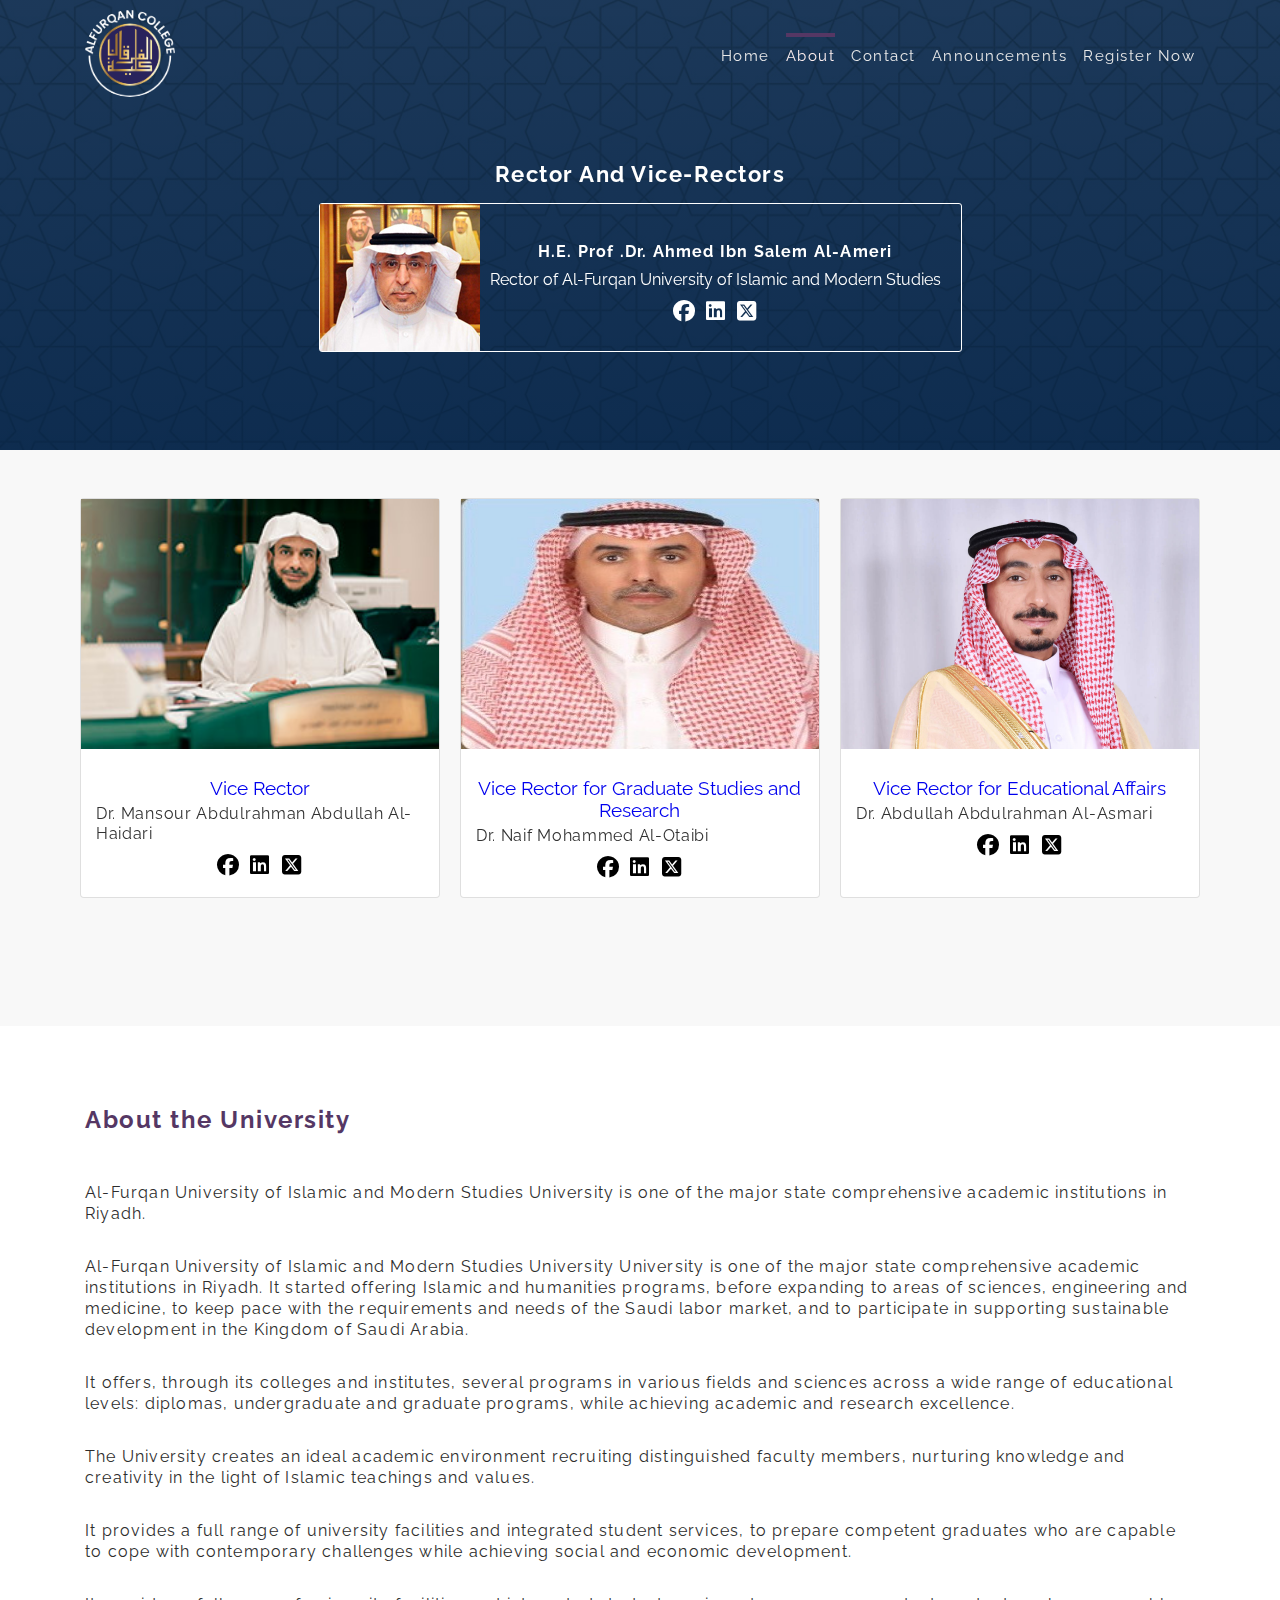
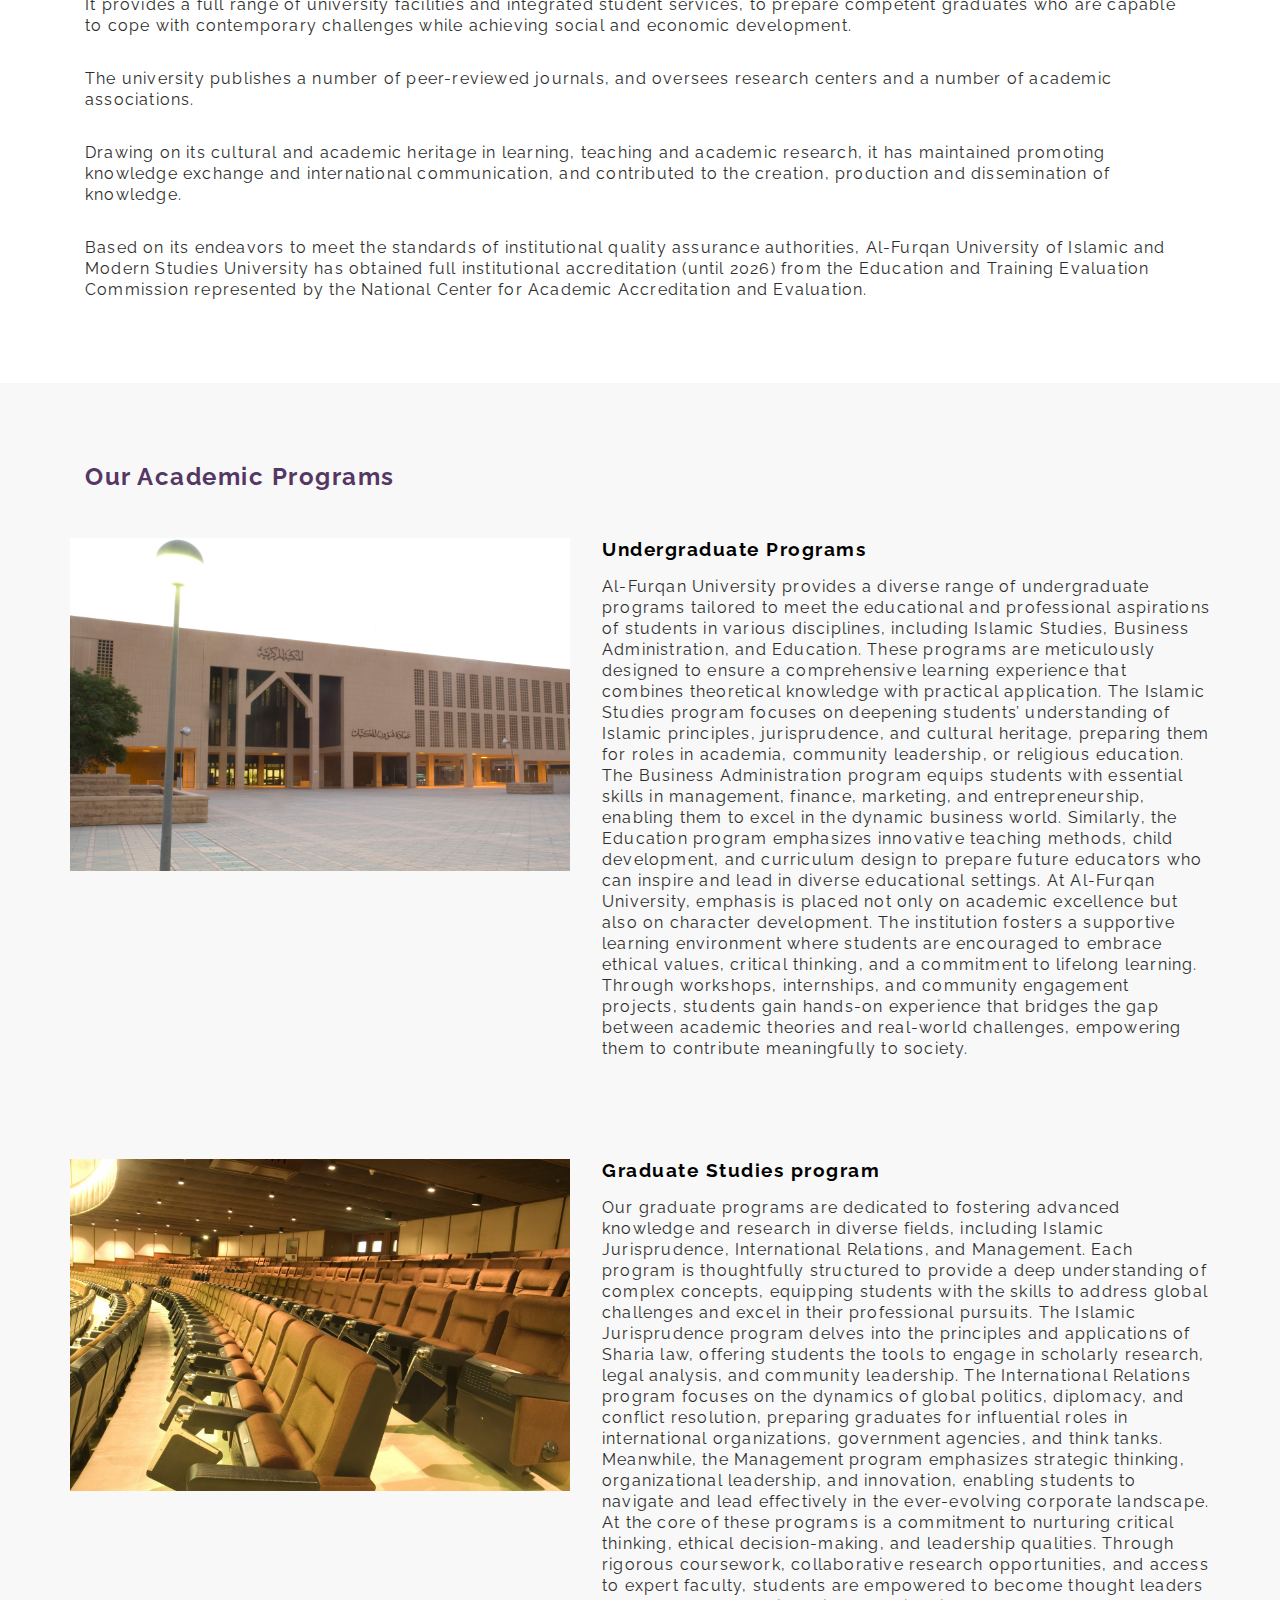
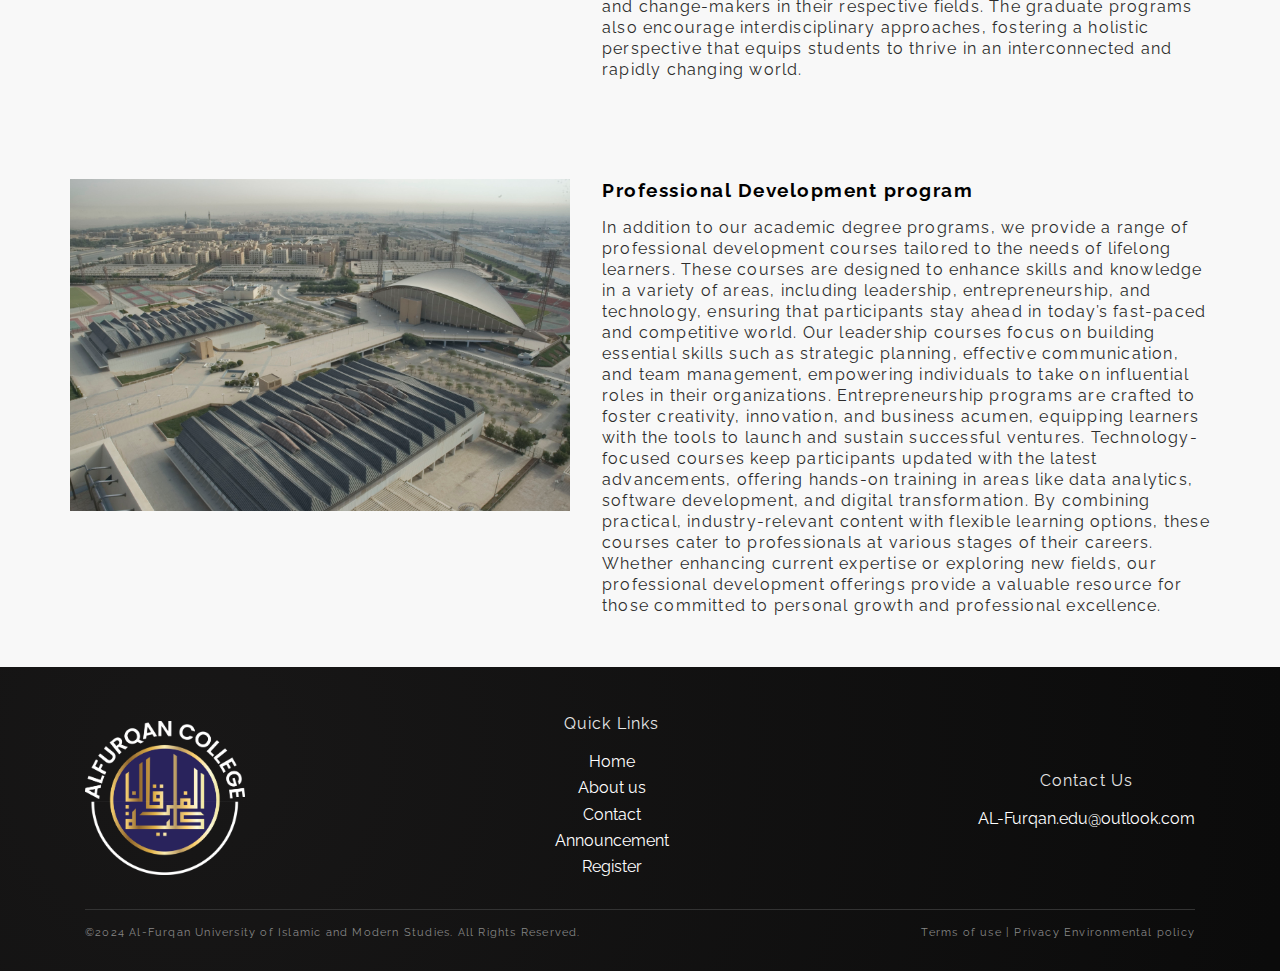
==== about.html @ d2b52d57 "first stage" ====
<!DOCTYPE html>
<html lang="en">

<head>
      <!-- Meta query -->
      <meta charset="UTF-8" />
      <meta name="viewport" content="width=device-width, initial-scale=1.0" />

      <!-- Google Fonts-->
      <link rel="preconnect" href="https://fonts.googleapis.com" />
      <link rel="preconnect" href="https://fonts.gstatic.com" crossorigin />
      <link href="https://fonts.googleapis.com/css2?family=Raleway&family=Roboto+Mono:ital,wght@0,100..700;1,100..700&family=Roboto+Slab:wght@500&family=Roboto:wght@500&display=swap"
            rel="stylesheet" />

      <!-- css style -->
      <link rel="stylesheet" href="asset/css/style.css" />

      <!-- font awesome -->
      <link rel="stylesheet" href="https://cdnjs.cloudflare.com/ajax/libs/font-awesome/6.7.2/css/all.min.css" />

      <!-- Web site Title -->
      <title>Al-Furqan University of Islamic and Modern Studies | About</title>
</head>

<body>

      <!-- make navbar -->
      <nav class="navbar w-100" id="navbar">
            <div class="container">
                  <div class="navbar-contents w-100 d-flex justify-content-space-between align-item-center">
                        <!--Logo-->
                        <div class="logo">
                              <a href="./index.html" class="d-block">
                                    <img class="d-block w-100 border-radius-50" src="images/logo.png" alt="Logo" />
                              </a>
                        </div>

                        <!--navigation-items-->
                        <div class="navigation-items" id="navigation-items">
                              <ul class="unorder-list d-flex" id="unorder-list">
                                    <li class="nav-link mr-1">
                                          <a href="index.html" class="text-decoration-none text-white">Home</a>
                                    </li>
                                    <li class="nav-link mr-1">
                                          <a href="about.html" class="text-decoration-none text-white active">About</a>
                                    </li>
                                    <li class="nav-link mr-1">
                                          <a href="contact.html" class="text-decoration-none text-white">Contact</a>
                                    </li>
                                    <li class="nav-link mr-1">
                                          <a href="announcement.html" class="text-decoration-none text-white">Announcements</a>
                                    </li>
                                    <li class="nav-link">
                                          <a href="register.html" class="text-decoration-none text-white">Register Now</a>
                                    </li>
                              </ul>
                        </div>

                        <!--hamburger-->
                        <div class="hamburger" id="hamburger">
                              <span id="openHam">&#9776;</span>
                              <span id="closeHam">&#x2716;</span>
                        </div>
                  </div>
            </div>
      </nav>

      <!--Rector section -->
      <section class="about-college">
            <div class="container">
                  <div class="staff mt-2">
                        <h2 class="title">Rector And Vice-Rectors</h2>
                        <div class="rector">
                              <img src="images/university_manager_11-04-2019_2.jpg" alt="rector image"
                                    class="img-fluid" />
                              <div class="content">
                                    <p class="name">H.E. Prof .Dr. Ahmed Ibn Salem Al-Ameri</p>
                                    <p class="jop">
                                          Rector of Al-Furqan University of Islamic and Modern Studies
                                    </p>
                                    <div class="social text-center">
                                          <i class="fa-brands fa-facebook fa-fw text-white"
                                                style="font-size: 22px; cursor: pointer"></i>
                                          <i class="fa-brands fa-linkedin fa-fw text-white"
                                                style="font-size: 22px; cursor: pointer"></i>
                                          <i class="fa-brands fa-square-x-twitter fa-fw text-white"
                                                style="font-size: 22px; cursor: pointer"></i>
                                    </div>
                              </div>
                        </div>
                  </div>
            </div>
      </section>

      <!-- teachers section -->
      <section class="teachers pb-5 pt-1">
            <div class="container">
                  <div class="row">
                        <div class="col-12 col-lg-4 mb-3" style="padding: 0 10px;">
                              <div class="card mt-2">
                                    <div class="image-area">
                                          <img src="images/Mansour.jpg" alt="card image" class="card-img img-fluid" />
                                    </div>
                                    <div class="card-title text-center">
                                          <a href="#" class="text-decoration-none">Vice Rector</a>
                                    </div>
                                    <div class="card-desc">
                                          Dr. Mansour Abdulrahman Abdullah Al-Haidari
                                    </div>

                                    <div class="learn-more">
                                          <div class="social text-center">
                                                <i class="fa-brands fa-facebook fa-fw "
                                                      style="font-size: 22px; cursor: pointer"></i>
                                                <i class="fa-brands fa-linkedin fa-fw "
                                                      style="font-size: 22px; cursor: pointer"></i>
                                                <i class="fa-brands fa-square-x-twitter fa-fw "
                                                      style="font-size: 22px; cursor: pointer"></i>
                                          </div>
                                    </div>
                              </div>
                        </div>

                        <div class="col-12 col-lg-4 mb-3" style="padding: 0 10px;">
                              <div class="card mt-2">
                                    <div class="image-area">
                                          <img src="images/naif.jpg" alt="card image" class="card-img img-fluid" />
                                    </div>
                                    <div class="card-title text-center">
                                          <a href="#" class="text-decoration-none">Vice Rector for Graduate Studies and
                                                Research </a>
                                    </div>
                                    <div class="card-desc">
                                          Dr. Naif Mohammed Al-Otaibi
                                    </div>

                                    <div class="learn-more">
                                          <div class="social text-center">
                                                <i class="fa-brands fa-facebook fa-fw "
                                                      style="font-size: 22px; cursor: pointer"></i>
                                                <i class="fa-brands fa-linkedin fa-fw "
                                                      style="font-size: 22px; cursor: pointer"></i>
                                                <i class="fa-brands fa-square-x-twitter fa-fw "
                                                      style="font-size: 22px; cursor: pointer"></i>
                                          </div>
                                    </div>
                              </div>
                        </div>

                        <div class="col-12 col-lg-4 mb-3" style="padding: 0 10px;">
                              <div class="card mt-2">
                                    <div class="image-area">
                                          <img src="images/AbdullahAlasmariV2.jpg" alt="card image"
                                                class="card-img img-fluid" />
                                    </div>
                                    <div class="card-title text-center">
                                          <a href="#" class="text-decoration-none">Vice Rector for Educational
                                                Affairs</a>
                                    </div>
                                    <div class="card-desc">
                                          Dr. Abdullah Abdulrahman Al-Asmari
                                    </div>

                                    <div class="learn-more">
                                          <div class="social text-center">
                                                <i class="fa-brands fa-facebook fa-fw "
                                                      style="font-size: 22px; cursor: pointer"></i>
                                                <i class="fa-brands fa-linkedin fa-fw "
                                                      style="font-size: 22px; cursor: pointer"></i>
                                                <i class="fa-brands fa-square-x-twitter fa-fw "
                                                      style="font-size: 22px; cursor: pointer"></i>
                                          </div>
                                    </div>
                              </div>
                        </div>
                  </div>
            </div>
      </section>

      <!--College description-->
      <section class="college-desc pt-5 pb-5">
            <div class="container">
                  <h2 class="title">About the University</h2>
                  <div class="content mt-3">
                        <p class="leader">Al-Furqan University of Islamic and Modern Studies University is one of the major state comprehensive academic institutions in Riyadh.</p>
                        <p class="leader mt-2">Al-Furqan University of Islamic and Modern Studies University University is one of the major state comprehensive academic institutions in Riyadh. It started offering Islamic and humanities programs, before expanding to areas of sciences, engineering and medicine, to keep pace with the requirements and needs of the Saudi labor market, and to participate in supporting sustainable development in the Kingdom of Saudi Arabia.</p>
                        <p class="leader mt-2">It offers, through its colleges and institutes, several programs in various fields and sciences across a wide range of educational levels: diplomas, undergraduate and graduate programs, while achieving academic and research excellence.</p>
                        <p class="leader mt-2">The University creates an ideal academic environment recruiting distinguished faculty members, nurturing knowledge and creativity in the light of Islamic teachings and values.</p>
                        <p class="leader mt-2">It provides a full range of university facilities and integrated student services, to prepare competent graduates who are capable to cope with contemporary challenges while achieving social and economic development.</p>
                        <p class="leader mt-2">It provides a full range of university facilities and integrated student services, to prepare competent graduates who are capable to cope with contemporary challenges while achieving social and economic development.</p>
                        <p class="leader mt-2">The university publishes a number of peer-reviewed journals, and oversees research centers and a number of academic associations.</p>
                        <p class="leader mt-2">Drawing on its cultural and academic heritage in learning, teaching and academic research, it has maintained promoting knowledge exchange and international communication, and contributed to the creation, production and dissemination of knowledge.</p>
                        <p class="leader mt-2">Based on its endeavors to meet the standards of institutional quality assurance authorities, Al-Furqan University of Islamic and Modern Studies University has obtained full institutional accreditation (until 2026) from the Education and Training Evaluation Commission represented by the National Center for Academic Accreditation and Evaluation.​</p>
                  </div>
            </div>
      </section>

      <!-- Program -->
       <section class="programs pt-5 bp-5">
            <div class="container">
                  <h2 class="title">Our Academic Programs</h2>
                  <div class="row">

                        <div class="col-12 mb-3">
                              <div class="program mt-3">
                                    <img src="images/44.jpg" alt="program image" width="500" class="d-sm-none">
                                    <div class="content">
                                          <p class="name">Undergraduate Programs</p>
                                          <p class="desc leader">

                                                Al-Furqan University provides a diverse range of undergraduate programs tailored to meet the educational and professional aspirations of students in various disciplines, including Islamic Studies, Business Administration, and Education. These programs are meticulously designed to ensure a comprehensive learning experience that combines theoretical knowledge with practical application. The Islamic Studies program focuses on deepening students’ understanding of Islamic principles, jurisprudence, and cultural heritage, preparing them for roles in academia, community leadership, or religious education. The Business Administration program equips students with essential skills in management, finance, marketing, and entrepreneurship, enabling them to excel in the dynamic business world. Similarly, the Education program emphasizes innovative teaching methods, child development, and curriculum design to prepare future educators who can inspire and lead in diverse educational settings.
                                                
                                                At Al-Furqan University, emphasis is placed not only on academic excellence but also on character development. The institution fosters a supportive learning environment where students are encouraged to embrace ethical values, critical thinking, and a commitment to lifelong learning. Through workshops, internships, and community engagement projects, students gain hands-on experience that bridges the gap between academic theories and real-world challenges, empowering them to contribute meaningfully to society.</p>
                                    </div>
                              </div>
                        </div>


                        <div class="col-12 mb-3">
                              <div class="program mt-3">
                                    <img src="images/20.jpg" alt="program image" width="500" class="d-sm-none">
                                    <div class="content">
                                          <p class="name">Graduate Studies program</p>
                                          <p class="desc leader">Our graduate programs are dedicated to fostering advanced knowledge and research in diverse fields, including Islamic Jurisprudence, International Relations, and Management. Each program is thoughtfully structured to provide a deep understanding of complex concepts, equipping students with the skills to address global challenges and excel in their professional pursuits. 

                                                The Islamic Jurisprudence program delves into the principles and applications of Sharia law, offering students the tools to engage in scholarly research, legal analysis, and community leadership. The International Relations program focuses on the dynamics of global politics, diplomacy, and conflict resolution, preparing graduates for influential roles in international organizations, government agencies, and think tanks. Meanwhile, the Management program emphasizes strategic thinking, organizational leadership, and innovation, enabling students to navigate and lead effectively in the ever-evolving corporate landscape.
                                                
                                                At the core of these programs is a commitment to nurturing critical thinking, ethical decision-making, and leadership qualities. Through rigorous coursework, collaborative research opportunities, and access to expert faculty, students are empowered to become thought leaders and change-makers in their respective fields. The graduate programs also encourage interdisciplinary approaches, fostering a holistic perspective that equips students to thrive in an interconnected and rapidly changing world.</p>
                                    </div>
                              </div>
                        </div>



                        <div class="col-12 mb-3">
                              <div class="program mt-3">
                                    <img src="images/53.jpg" alt="program image" width="500" class="d-sm-none">
                                    <div class="content">
                                          <p class="name">Professional Development program</p>
                                          <p class="desc leader">In addition to our academic degree programs, we provide a range of professional development courses tailored to the needs of lifelong learners. These courses are designed to enhance skills and knowledge in a variety of areas, including leadership, entrepreneurship, and technology, ensuring that participants stay ahead in today’s fast-paced and competitive world. 

                                                Our leadership courses focus on building essential skills such as strategic planning, effective communication, and team management, empowering individuals to take on influential roles in their organizations. Entrepreneurship programs are crafted to foster creativity, innovation, and business acumen, equipping learners with the tools to launch and sustain successful ventures. Technology-focused courses keep participants updated with the latest advancements, offering hands-on training in areas like data analytics, software development, and digital transformation.
                                                
                                                By combining practical, industry-relevant content with flexible learning options, these courses cater to professionals at various stages of their careers. Whether enhancing current expertise or exploring new fields, our professional development offerings provide a valuable resource for those committed to personal growth and professional excellence.</p>
                                    </div>
                              </div>
                        </div>
                  </div>
            </div>
       </section>

      <!--- Footer  -->
      <section class="footer pt-5 pb-5">
            <div class="container">
                  <div class="wrapper">
                        <div class="title">
                              <img src="images/logo.png" alt="Logo" width="160" />
                        </div>
                        <div class="links">
                              <h4>Quick Links</h4>
                              <ul>
                                    <li><a href="index.html">Home</a></li>
                                    <li><a href="about.html">About us</a></li>
                                    <li><a href="contact.html">Contact</a></li>
                                    <li><a href="announcement.html">Announcement</a></li>
                                    <li><a href="register.html">Register</a></li>
                              </ul>
                        </div>
                        <div class="contact text-center">
                              <h4>Contact Us</h4>
                              <a href="mailto:al-Furqan@outlook.com">AL-Furqan.edu@outlook.com</a>
                        </div>
                  </div>
                  <hr />
                  <div class="info">
                        <div class="copy">
                              <span>©2024 Al-Furqan University of Islamic and Modern Studies. All
                                    Rights Reserved.</span>
                        </div>
                        <div class="terms">
                              <span>Terms of use | Privacy Environmental policy</span>
                        </div>
                  </div>
            </div>
      </section>

      <script>
            document.addEventListener("DOMContentLoaded", () => {
                  // when click the hamburger icon show the navbar
                  const menu_btn = document.getElementById("hamburger");
                  const navbar_links = document.getElementById("unorder-list");
                  menu_btn.addEventListener("click", () => {
                        navbar_links.classList.toggle("show");
                  });

                  // when scroll the window change the background of the navbar
                  const navbar = document.getElementById("navbar");
                  window.addEventListener("scroll", () => {
                        if (window.scrollY > 50) navbar.classList.add("scrolled");
                        else navbar.classList.remove("scrolled");
                  });
            });
      </script>

</body>

</html>
---- asset/css/style.css ----
/**
 ****************************************** Make general setting.
 */

/**
 * 1. Correct the line height in all browsers.
 * 2. Prevent adjustments of font size after orientation changes in iOS.
 */

html {
      line-height: 1.15;
      -webkit-text-size-adjust: 100%;
}

/**
 * Remove the margin in all browsers.
 */

*,
body {
      margin: 0;
      padding: 0;
      box-sizing: border-box;
      font-family: "Raleway", serif;
      font-optical-sizing: auto;
      font-weight: 400;
      font-style: normal;
}

/**
 ****************************************** Make class component.
 */

/* container */
.container {
      width: 100%;
      max-width: 1320px;
      /* Maximum width of the container */
      margin-right: auto;
      margin-left: auto;
      padding-right: 15px;
      padding-left: 15px;
      box-sizing: border-box;
}

/* card */
.card {
      border-radius: 2px;
      transform: perspective(1px) translateZ(0);
      transition-duration: .25s;
      transition-property: transform;
      word-wrap: break-word;
      background-color: #fff;
      background-clip: border-box;
      border: 1px solid rgba(0, 0, 0, .125);
      border-radius: 4px;
      min-height: 500px;

}

.image-area {
      width: 100%;
      min-height: 300px;
}

.image-area .img-fluid {
      height: 300px;
      width: 100%;
}

.card:hover {
      transform: scale(1.05);
      box-shadow: 0 5px 20px 0 rgba(0, 0, 0, 0.15);
}

.card-title {
      padding: 5px 15px 0px 15px;
      margin: 0;
      margin-top: .8rem;
      font-size: 1.2rem;
      color: #553764;
}

.card-desc {
      color: #323232;
      letter-spacing: .7px;
      margin-bottom: 5px;
      padding: 5px 15px 0px 15px;
      margin: 0;
      padding-bottom: 5px;
      line-height: 20px;
      font-size: 1rem;
}

.card-image {
      object-fit: cover;
      width: 100%;
      height: 550px;
}

.learn-more {
      padding: 5px 15px 0px 15px;
      padding-bottom: 16px;
}

/* displays */
.d-flex {
      display: flex;
}

.d-none {
      display: none;
}

.d-block {
      display: block;
}

.justify-content-space-between {
      justify-content: space-between;
}

.align-item-center {
      align-items: center;
}

.justify-content-center {
      justify-content: center
}

.align-self-center {
      align-self: center;
}

/* width */
.w-100 {
      width: 100%;
}


/* border */
.border-radius-50 {
      border-radius: 50%;
}

/* list */
.unorder-list {
      list-style: none;
}

/* padding & margin */

.pt-1 {
      padding-top: 1rem;
}

.pt-2 {
      padding-top: 2rem;
}

.pt-3 {
      padding-top: 3rem;
}

.pt-4 {
      padding-top: 4rem;
}

.pt-5 {
      padding-top: 5rem;
}

.pb-1 {
      padding-bottom: 1rem;
}

.pb-2 {
      padding-bottom: 2rem;
}

.pb-3 {
      padding-bottom: 3rem;
}

.pb-4 {
      padding-bottom: 4rem;
}

.pb-5 {
      padding-bottom: 5rem;
}

.mr-1 {
      margin-right: 1rem;
}

.mb-2 {
      margin-bottom: 2rem;
}

.mb-1 {
      margin-bottom: 1rem;
}


.mt-1 {
      margin-top: 1rem;
}

.mt-2 {
      margin-top: 2rem;
}


.mt-3 {
      margin-top: 3rem;
}

.mt-4 {
      margin-top: 4rem;
}

.mt-5 {
      margin-top: 5rem;
}

.mb-2 {
      margin-bottom: 2rem;
}

.mb-3 {
      margin-bottom: 3rem;
}

/* text */
.text-decoration-none {
      text-decoration: none;
}

.text-white {
      color: #fff;
}

.text-center {
      text-align: center;
}

.leader {
      color: #2d2d2d;
      margin-bottom: .2rem;
      letter-spacing: 1.2px;
      line-height: 21px;
}

/* buttons */
.btn-effect {
      border-radius: 3px;
      border: none;
      color: #fff;
      text-align: center;
      font-size: 1rem;
      padding: 10px 20px 10px 20px;
      cursor: pointer;
      box-shadow: 0 10px 20px -8px rgba(0, 0, 0, .7);
      position: relative;
      transition: 0.5s;
      width: 220px;
}

.btn-effect:after {
      content: '»';
      position: absolute;
      opacity: 0;
      top: 14px;
      right: -20px;
      transition: 0.5s;
}

.btn-effect:hover {
      padding-right: 24px;
      padding-left: 8px;
}

.btn-effect:hover:after {
      opacity: 1;
      right: 10px;
}

.btn-primary {
      background-color: #553764;
}

.btn {
      display: inline-block;
      font-weight: 400;
      line-height: 1.5;
      color: #212529;
      text-align: center;
      text-decoration: none;
      vertical-align: middle;
      cursor: pointer;
      -webkit-user-select: none;
      -moz-user-select: none;
      user-select: none;
      background-color: transparent;
      border: 1px solid transparent;
      padding: .375rem .75rem;
      font-size: 1rem;
      border-radius: .25rem;
      transition: color .15s ease-in-out, background-color .15s ease-in-out, border-color .15s ease-in-out, box-shadow .15s ease-in-out;
}

.btn-success {
      color: #fff;
      background-color: #198754;
      border-color: #198754;
  }

  .btn-danger {
      color: #fff;
      background: #ea4335;
      border-color: #ea4335;
  }

  .btn-primary {
      color: #fff;
      background: #0d6efd;
      border-color: #0d6efd;
  }



/* Grid Response */
.row {
      display: flex;
      flex-wrap: wrap;
      /* Allows wrapping to the next line for smaller screens */
      margin: 0 -15px;
      /* Negative margin to counter padding */
}

.col {
      flex: 1;
      /* Equal width for all columns */
      padding: 0 15px;
      /* Adjust space between columns */
      box-sizing: border-box;
      min-width: 0;
      max-width: 100%;
      /* Prevents overflow due to long unbreakable words */
}


.col-1 {
      flex: 0 0 8.33%;
}

.col-2 {
      flex: 0 0 16.66%;
}

.col-3 {
      flex: 0 0 25%;
}

.col-4 {
      flex: 0 0 33.33%;
}

.col-6 {
      flex: 0 0 50%;
}

.col-12 {
      flex: 0 0 100%;
}


/* image */
.img-fluid {
      max-width: 100%;
      /* Ensures the image never exceeds the container width */
      height: auto;
      /* Maintains the image's aspect ratio */
      display: block;
      /* Prevents inline-block spacing issues */
}

/* form */
.form-floating {
      position: relative;
}

.form-control {
      display: block;
      width: 100%;
      padding: 0.775rem 0.75rem;
      font-size: 1rem;
      font-weight: 400;
      line-height: 1.5;
      color: #212529;
      background-color: #fff;
      background-clip: padding-box;
      border: 1px solid #ced4da;
      -webkit-appearance: none;
      -moz-appearance: none;
      appearance: none;
      border-radius: .25rem;
      transition: border-color .15s ease-in-out, box-shadow .15s ease-in-out;
}

.form-floating>.form-control {
      padding: 1rem .75rem;
}

.form-floating>.form-control,
.form-floating>.form-select {
      height: calc(3.5rem + 2px);
      line-height: 1.25;
}

.form-floating>label {

      padding: 1rem .75rem;
      pointer-events: none;
      border: 1px solid transparent;
      transform-origin: 0 0;
      transition: opacity .1s ease-in-out, transform .1s ease-in-out;
}


.form-floating>.form-control {
      padding: 1rem .75rem;
}


.form-floating>.form-control,
.form-floating>.form-select {
      height: calc(3.5rem + 2px);
      line-height: 1.25;
}

.form-control:focus {
      color: #212529;
      background-color: #fff;
      border-color: #86b7fe;
      outline: 0;
      box-shadow: 0 0 0 .25rem rgba(13, 110, 253, .25);
}

/**
 ****************************************** Make style for website.
 */

/* navbar */
.navbar {
      padding: 10px 0px 10px 0px;
      position: fixed;
      background-color: transparent;
      transition: background-color 0.3s ease;
      z-index: 1000;
}

.navbar.scrolled {
      background-color: #333;
      /* Background color when scrolled */
      color: #fff;
}

.navbar .logo {
      width: 90px;
}

.navbar .nav-link {
      padding-top: 5px;
}

.navbar .nav-link a {
      color: #e9e9e9;
      text-decoration: none;
      letter-spacing: 1.5px;
      font-size: .95rem;
}

.navbar .nav-link a.active {
      border-top: 4px solid;
      border-color: #553764;
      padding-top: 10px;
      color: #fff0f0;

}

.navbar .nav-link a:hover {
      border-top: 4px solid;
      border-color: #553764;
      padding-top: 10px;
      color: #fff0f0;

}


/* super banner */
.super-banner {
      width: 100%;
      min-height: 100vh;
      position: relative;
      background: linear-gradient(rgba(0, 0, 0, 0.7), rgba(0, 0, 0, 0.7)), url(../../images/banner.jpg) center / cover no-repeat;
      background-position: center center;
      background-repeat: no-repeat;
      background-size: cover;
      background-attachment: fixed;
      filter: blur(.5px);
}

.super-banner .content .title {
      color: #fff;
      font-size: 2.2rem;
      letter-spacing: 1.5px;
      margin-bottom: 1.85rem;
      font-weight: bold;
}

.super-banner .content .sub-title {
      color: #dfdfdf;
      font-size: 1.7rem;
      text-align: center;
}

.super-banner .content .btn-effect a {
      text-decoration: none;
      color: #fff;
      font-size: 1.5rem;
}


/* About */
.about .content .title {
      color: #553764;
      font-weight: bold;
}

.about .content .sub-title {
      margin-top: .35rem;
      color: #363636;
      margin-bottom: .85rem;
}

/* Colleges */
.colleges {
      background-color: #f8f8f8;
}

.colleges .title,
.announcements-section .title {
      color: #553764;
      font-weight: bold;
}

.colleges .sub-title,
.announcements-section .sub-title {
      margin-top: .4rem;
      color: #363636;
      margin-bottom: .85rem;
}

.college-desc .title {
      color: #553764;
      font-weight: bold;
      letter-spacing: 1.5px;
}

.programs {
      background-color: #f8f8f8;
}

.programs .title {
      color: #553764;
      font-weight: bold;
      letter-spacing: 1.5px;
}

.programs .program {
      display: flex;
      align-items: flex-start;
}

.programs .program .content {
      margin-left: 2rem;
}

.programs .program .content .name {
      margin-bottom: 1rem;
      font-size: 1.2rem;
      font-weight: bold;
      letter-spacing: 1.5px;
}

/* Footer */
.footer {
      background: radial-gradient(circle at 15% 30%, #181717, #0b0b0b 99%) !important;
      padding: 3rem 0px 2rem;
}

.footer .wrapper {
      display: flex;
      justify-content: space-between;
      align-items: center;
      flex-direction: row;
}

.footer .wrapper .title {
      align-self: center;
      color: #e7e7e7;
      letter-spacing: 1.3px;
}

.footer .wrapper .links h4,
.footer .wrapper .contact h4 {
      letter-spacing: 1.15px;
      color: #e7e7e7;
}


.footer .wrapper .links ul {
      list-style: none;
      margin-top: 1.2rem;
}


.footer .wrapper .links ul li a {
      color: #fff;
      padding-bottom: .5rem;
      display: inline-block;
      text-decoration: none;
}

.footer .wrapper .contact a {
      margin-top: 1.2rem;
      color: #fff;
      display: inline-block;
      text-decoration: none;
}

.footer hr {
      border: 0;
      border-top: 1px solid rgb(255 255 255 / 10%);
      border-color: #333;
      margin-top: 1.5rem;
      margin-bottom: 1rem;
}

.footer .info {
      display: flex;
      justify-content: space-between;
      color: #868686;
      font-size: .7rem;
      letter-spacing: 1.2px;
}


/* About the collage */

.about-college {
      background-image: linear-gradient(180deg, rgba(0, 32, 69, 0.89) 0%, #002045 100%), url('../../images/download.jpg') !important;
      width: 100%;
      min-height: 50vh;
      position: relative;
      background-position: center center;
      background-repeat: no-repeat;
      background-size: cover;
      background-attachment: fixed;
      filter: blur(.5px);
}

.about-college .staff {
      display: flex;
      position: absolute;
      width: 100%;
      height: 100%;
      top: 0;
      bottom: 0;
      right: 0;
      left: 0;
      justify-content: center;
      align-items: center;
      flex-direction: column;
      padding: 10px;
}

.about-college .staff .title {
      color: #fff;
      font-size: 1.4rem;
      letter-spacing: 1.5px;
      margin-bottom: 1rem;
      font-weight: bold;
}

.about-college .staff .rector {
      display: flex;
      align-items: stretch;
      justify-content: space-around;
      border: 1px solid;
      border-color: #fff;
      border-radius: 3px;
      padding: 0px 10px 0px 0px;
      align-items: center;
}

.about-college .staff .rector .content .name {
      color: #fff;
      text-align: center;
      padding-top: 10px;
      font-weight: bold;
      letter-spacing: 1.2px;
}

.about-college .staff .rector .content .jop {
      color: #fff;
      text-align: center;
      padding: 10px;
}

.teachers {
      background-color: #f8f8f8
}

.teachers .image-area .img-fluid {
      height: 250px;
      width: 100%;
}

.teachers .image-area {
      min-height: 260px;
}

.teachers .card {
      min-height: 400px;
}

/* contact form */
.contact-form {
      background-color: #f8f8f8;
}

.contact-form .form {
      position: relative;
      width: 50%;
      margin: 0 auto;
      padding-top: 4rem;
      background-color: #fff;
      padding-bottom: 4rem;
      padding: 15px;
      border-radius: 6px;
      box-shadow: rgb(255 255 255 / 10%) 0px 0 2px;
      width: 70%;
}

.contact-form .title {
      color: #553764;
      font-weight: bold;
      text-align: center;
      margin-bottom: 1rem;
}

.register {
      background-image: linear-gradient(180deg, rgba(0, 32, 69, 0.89) 0%, #002045 100%), url('../../images/download.jpg') !important;
      width: 100%;
      position: relative;
      background-position: center center;
      background-repeat: no-repeat;
      background-size: cover;
      background-attachment: fixed;
      filter: blur(.5px);
      min-height: 100vh;
}

.register .register-form {
      display: flex;
          align-items: center;
          justify-content: space-around;
          padding: 10px;
          position: absolute;
          width: 100%;
          left: 0;
          top: 0;
          right: 0;
          bottom: 0;
  
}

.register .register-form .form {
    margin-top: 7rem;
    background-color: #ffffff;
    padding: 25px 25px 10px 25px;
    border-radius: 5px;
    box-shadow: 0px 3px 6px #ffffff29;
    width: 550px;
    margin-bottom: 5rem;
}

/* Announcements Section */

.announcements {
      margin-top: 25px;
      padding: 20px;
  }

  .announcementForm {
      margin-bottom: 20px;
      margin-top: 20px;
  }

  .announcementsList {
      list-style-type: none;
      padding: 0;
  }

  .announcement-item {
      background-color: #f0f0f0;
      margin-bottom: 10px;
      padding: 10px;
      border-radius: 5px;
  }
.announcementForm input,
.announcementForm textarea {
      width: 100%;
      padding: 10px;
      margin-bottom: 10px;
      border-radius: 5px;
      border: 1px solid #ccc;
}
.announcementForm button {
      padding: 10px 20px;
      background-color: #007bff;
      color: #fff;
      border: none;
      border-radius: 5px;
      cursor: pointer;
}
.announcementForm button:hover {
      background-color: #0056b3;
}


.announcement-item h4 {
      margin-top: 0;
}

.announcement-item img {
      max-width: 100%;
      height: auto;
      margin-bottom: 10px;
      border-radius: 5px;
}

.announcement-item small {
      font-size: 12px;
      color: #666;
}

.announcement-navbar {
      position: relative;
      background-color: #333;
      color: #fff;
}

/**
 ****************************************** Make Media Query.
 */

/**
 * Media query for extra small screen.
 */
@media (min-width: 350px) {
      .container {
            max-width: 540px;
      }

      .col-sm-12 {
            flex: 0 0 100%;
            max-width: 100%;
      }

      .col-sm-6 {
            flex: 0 0 50%;
            max-width: 50%;
      }

      .d-sm-none {
            display: none;
      }

      .footer .wrapper {
            align-items: center;
            flex-direction: column;
            text-align: center;
      }

      .contact-form .form {
            width: 100%;
      }
}

/**
 * Media query for Tablet screen.
 */
@media (min-width: 768px) {
      .container {
            max-width: 720px;
      }

      .col-md-12 {
            flex: 0 0 100%;
            max-width: 100%;
      }

      .col-md-6 {
            flex: 0 0 50%;
            max-width: 50%;
      }

      .col-md-4 {
            flex: 0 0 33.33%;
            max-width: 33.33%;
      }

      .d-sm-none {
            display: none;
      }

      .footer .wrapper {
            align-items: center;
            flex-direction: column;
            text-align: center;
      }

      .contact-form .form {
            width: 100%;
      }
}


/**
 * Media query for Tablet screen.
 */
@media (min-width: 992px) {
      .container {
            max-width: 960px;
      }

      .col-lg-12 {
            flex: 0 0 100%;
            max-width: 100%;
      }

      .col-lg-6 {
            flex: 0 0 50%;
            max-width: 50%;
      }

      .col-lg-4 {
            flex: 0 0 33.33%;
            max-width: 33.33%;
      }

      .col-lg-3 {
            flex: 0 0 25%;
            max-width: 25%;
      }

      .d-sm-none {
            display: block;
      }

      .footer .wrapper {
            align-items: center;
            flex-direction: column;
            text-align: center;
      }

      .contact-form .form {
            width: 70%;
      }
      
}

/**
 * Media query for Large screen.
 */
@media (min-width: 1200px) {
      .container {
            max-width: 1140px;
      }

      .col-lg-12 {
            flex: 0 0 100%;
            max-width: 100%;
      }

      .col-lg-6 {
            flex: 0 0 50%;
            max-width: 50%;
      }

      .col-lg-4 {
            flex: 0 0 33.33%;
            max-width: 33.33%;
      }

      .col-lg-3 {
            flex: 0 0 25%;
            max-width: 25%;
      }

      .d-sm-none {
            display: block;
      }

      .footer .wrapper {
            display: flex;
            justify-content: space-between;
            align-items: center;
            flex-direction: row;
      }

     

}


.navbar .hamburger {
      display: none;
      font-size: 30px;
      font-weight: 800;
      color: white;
}

/* Media for navbar */
@media screen and (max-width:768px) {

      .navbar .hamburger {
            display: flex;
            cursor: pointer;
      }

      .navbar .hamburger #closeHam {
            display: none;
      }

      .navbar .navigation-items ul {
            display: none;
            flex-direction: column;
            position: absolute;
            right: 0;
            top: 67px;
            right: 5px;
            background-color: rgb(85 55 100);
            padding-top: 10px;
            width: 190px;
      }

      .navbar .navigation-items ul li {
            padding: 15px;
      }

}


.navbar .navigation-items ul.show {
      display: flex;
}
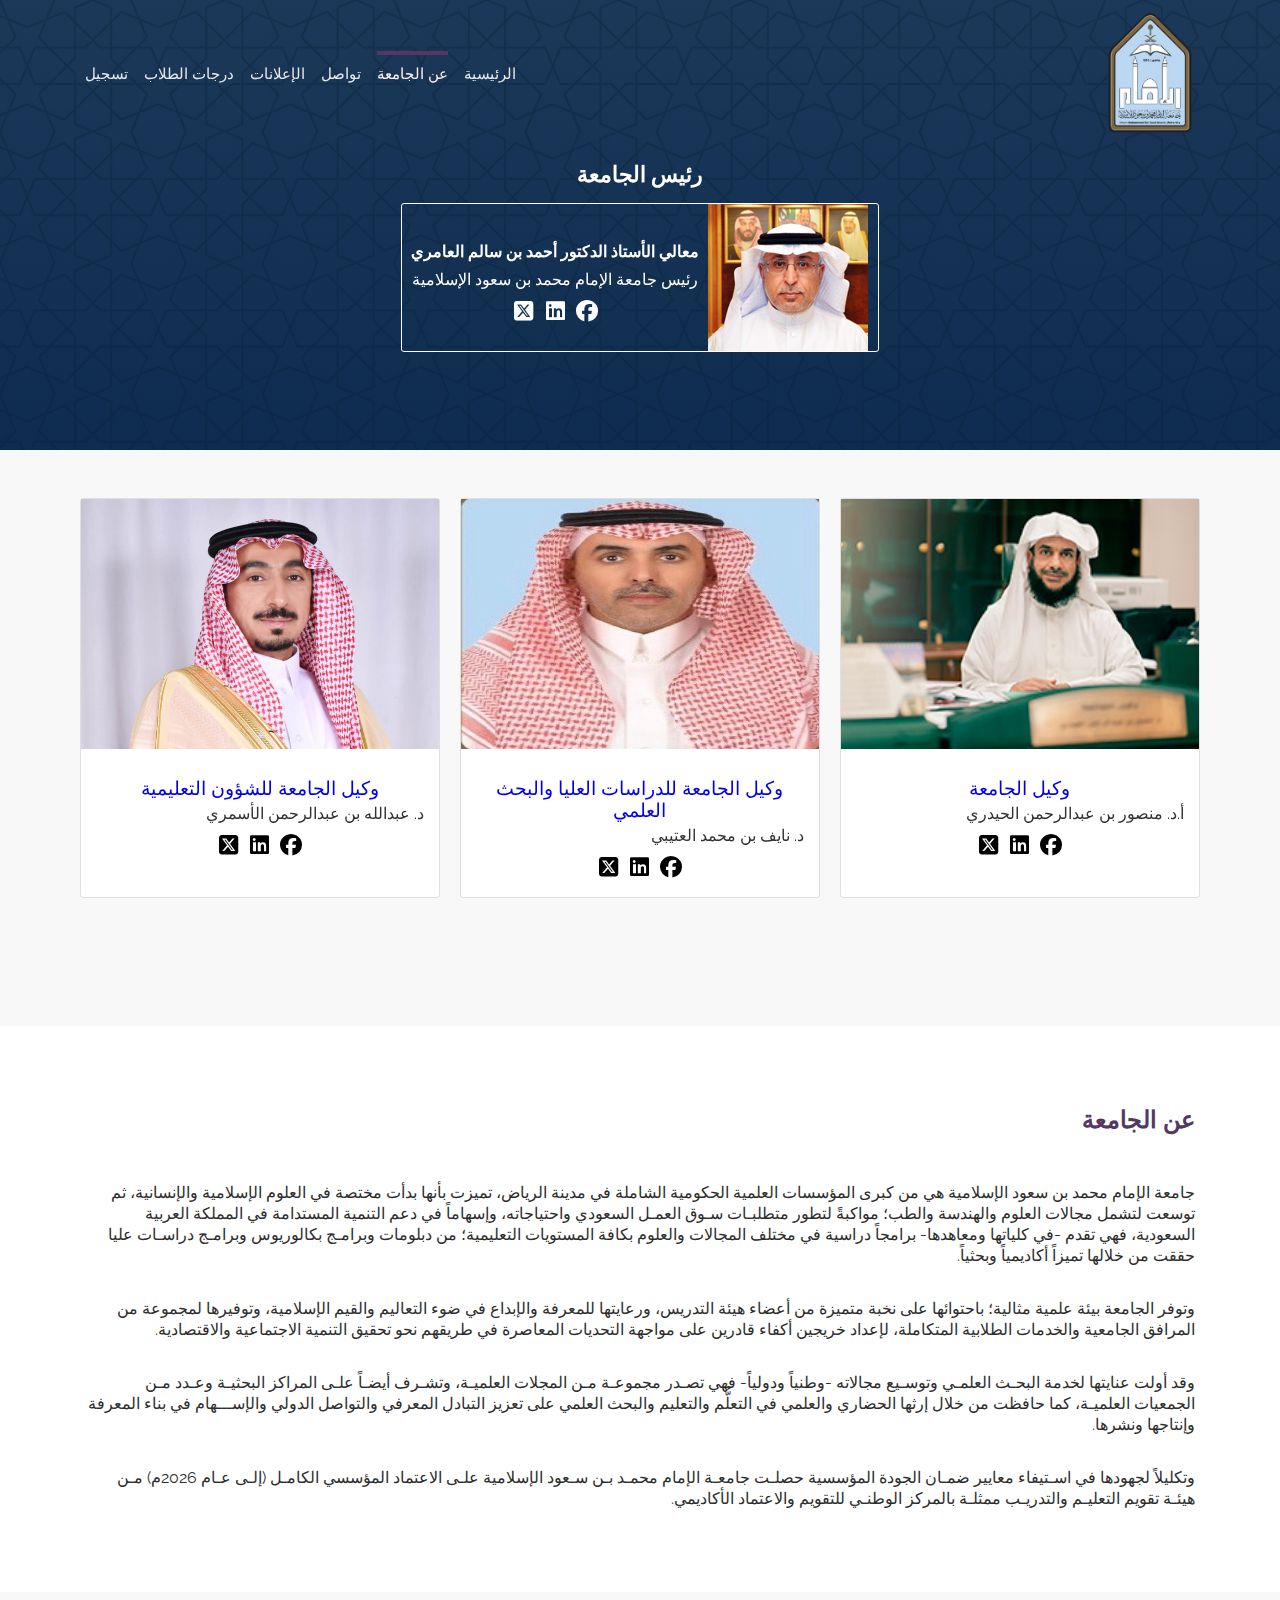
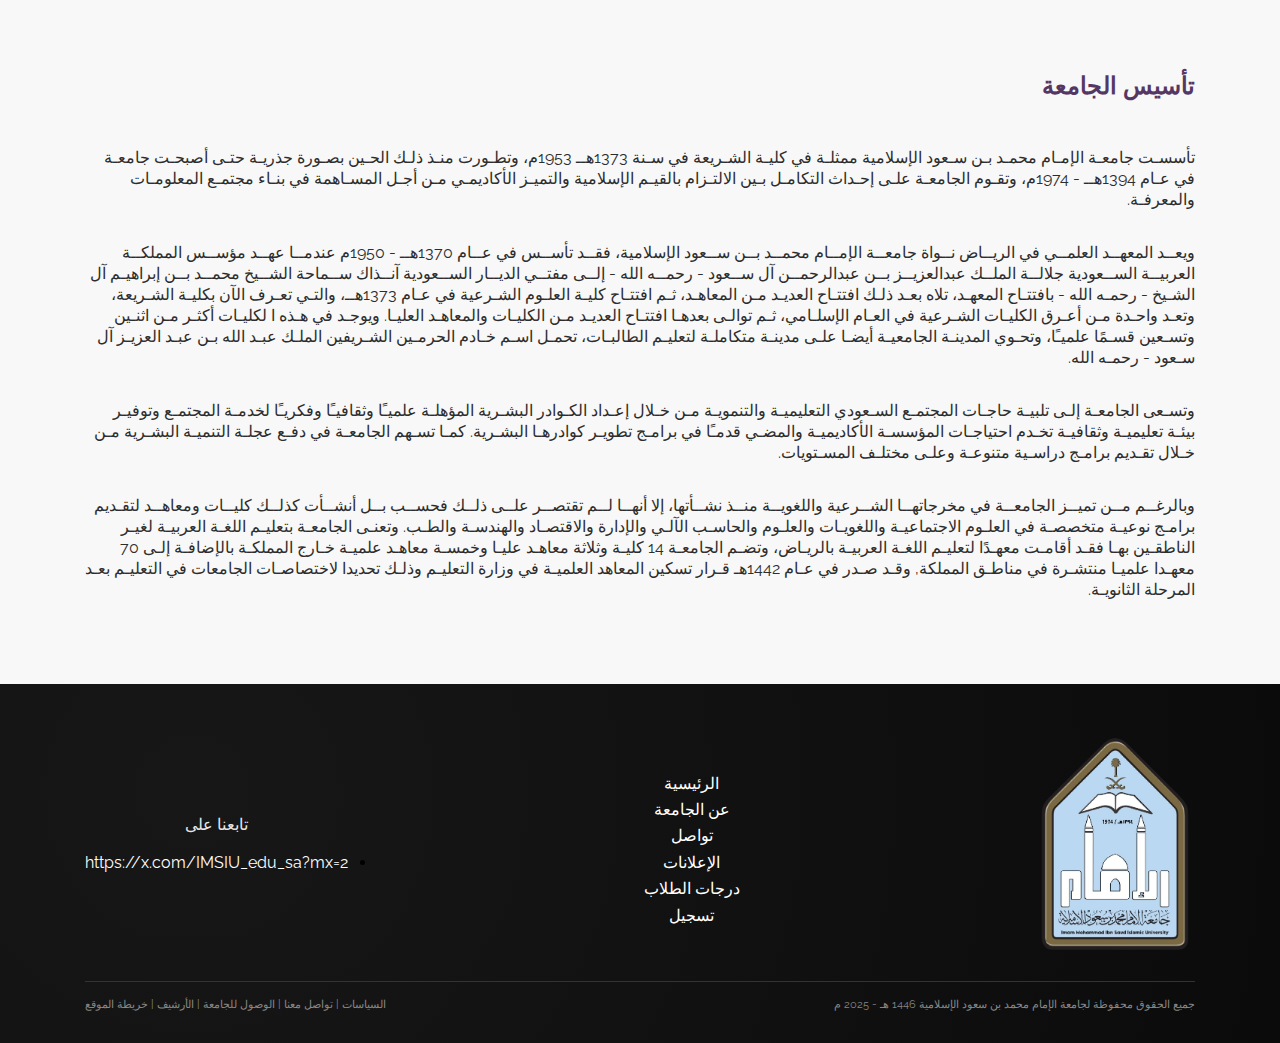
==== commit cf7556ea: "add js code" ====
--- a/about.html
+++ b/about.html
@@ -19,7 +19,7 @@
       <link rel="stylesheet" href="https://cdnjs.cloudflare.com/ajax/libs/font-awesome/6.7.2/css/all.min.css" />
 
       <!-- Web site Title -->
-      <title>Al-Furqan University of Islamic and Modern Studies | About</title>
+      <title>Imam Mohammad Ibn Saud Islamic University | About</title>
 </head>
 
 <body>
@@ -31,7 +31,7 @@
                         <!--Logo-->
                         <div class="logo">
                               <a href="./index.html" class="d-block">
-                                    <img class="d-block w-100 border-radius-50" src="images/logo.png" alt="Logo" />
+                                    <img class="d-block w-100" src="images/logo.png" alt="Logo" />
                               </a>
                         </div>
 
@@ -39,19 +39,23 @@
                         <div class="navigation-items" id="navigation-items">
                               <ul class="unorder-list d-flex" id="unorder-list">
                                     <li class="nav-link mr-1">
-                                          <a href="index.html" class="text-decoration-none text-white">Home</a>
-                                    </li>
-                                    <li class="nav-link mr-1">
-                                          <a href="about.html" class="text-decoration-none text-white active">About</a>
-                                    </li>
-                                    <li class="nav-link mr-1">
-                                          <a href="contact.html" class="text-decoration-none text-white">Contact</a>
-                                    </li>
-                                    <li class="nav-link mr-1">
-                                          <a href="announcement.html" class="text-decoration-none text-white">Announcements</a>
-                                    </li>
-                                    <li class="nav-link">
-                                          <a href="register.html" class="text-decoration-none text-white">Register Now</a>
+                                          <a href="index.html" class="text-decoration-none text-white">الرئيسية</a>
+                                    </li>
+                                    <li class="nav-link mr-1">
+                                          <a href="about.html" class="text-decoration-none text-white active">عن
+                                                الجامعة</a>
+                                    </li>
+                                    <li class="nav-link mr-1">
+                                          <a href="contact.html" class="text-decoration-none text-white">تواصل</a>
+                                    </li>
+                                    <li class="nav-link mr-1">
+                                          <a href="announcement.html"class="text-decoration-none text-white">الإعلانات</a>
+                                    </li>
+                                    <li class="nav-link mr-1">
+                                          <a href="student-marks.html" class="text-decoration-none text-white">درجات الطلاب</a>
+                                    </li>
+                                    <li class="nav-link mr-1">
+                                          <a href="register.html" class="text-decoration-none text-white">تسجيل</a>
                                     </li>
                               </ul>
                         </div>
@@ -65,18 +69,19 @@
             </div>
       </nav>
 
+
       <!--Rector section -->
       <section class="about-college">
             <div class="container">
                   <div class="staff mt-2">
-                        <h2 class="title">Rector And Vice-Rectors</h2>
+                        <h2 class="title">رئيس الجامعة</h2>
                         <div class="rector">
                               <img src="images/university_manager_11-04-2019_2.jpg" alt="rector image"
                                     class="img-fluid" />
                               <div class="content">
-                                    <p class="name">H.E. Prof .Dr. Ahmed Ibn Salem Al-Ameri</p>
+                                    <p class="name">معالي الأستاذ الدكتور أحمد بن سالم العامري</p>
                                     <p class="jop">
-                                          Rector of Al-Furqan University of Islamic and Modern Studies
+                                          رئيس جامعة الإمام محمد بن سعود الإسلامية
                                     </p>
                                     <div class="social text-center">
                                           <i class="fa-brands fa-facebook fa-fw text-white"
@@ -102,10 +107,10 @@
                                           <img src="images/Mansour.jpg" alt="card image" class="card-img img-fluid" />
                                     </div>
                                     <div class="card-title text-center">
-                                          <a href="#" class="text-decoration-none">Vice Rector</a>
+                                          <a href="#" class="text-decoration-none">وكيل الجامعة</a>
                                     </div>
                                     <div class="card-desc">
-                                          Dr. Mansour Abdulrahman Abdullah Al-Haidari
+                                          أ.د. منصور بن عبدالرحمن الحيدري
                                     </div>
 
                                     <div class="learn-more">
@@ -127,11 +132,11 @@
                                           <img src="images/naif.jpg" alt="card image" class="card-img img-fluid" />
                                     </div>
                                     <div class="card-title text-center">
-                                          <a href="#" class="text-decoration-none">Vice Rector for Graduate Studies and
-                                                Research </a>
+                                          <a href="#" class="text-decoration-none">وكيل الجامعة للدراسات العليا والبحث
+                                                العلمي </a>
                                     </div>
                                     <div class="card-desc">
-                                          Dr. Naif Mohammed Al-Otaibi
+                                          د. نايف بن محمد العتيبي
                                     </div>
 
                                     <div class="learn-more">
@@ -154,11 +159,10 @@
                                                 class="card-img img-fluid" />
                                     </div>
                                     <div class="card-title text-center">
-                                          <a href="#" class="text-decoration-none">Vice Rector for Educational
-                                                Affairs</a>
+                                          <a href="#" class="text-decoration-none">وكيل الجامعة للشؤون التعليمية</a>
                                     </div>
                                     <div class="card-desc">
-                                          Dr. Abdullah Abdulrahman Al-Asmari
+                                          د. عبدالله بن عبدالرحمن الأسمري
                                     </div>
 
                                     <div class="learn-more">
@@ -180,74 +184,67 @@
       <!--College description-->
       <section class="college-desc pt-5 pb-5">
             <div class="container">
-                  <h2 class="title">About the University</h2>
+                  <h2 class="title">عن الجامعة</h2>
                   <div class="content mt-3">
-                        <p class="leader">Al-Furqan University of Islamic and Modern Studies University is one of the major state comprehensive academic institutions in Riyadh.</p>
-                        <p class="leader mt-2">Al-Furqan University of Islamic and Modern Studies University University is one of the major state comprehensive academic institutions in Riyadh. It started offering Islamic and humanities programs, before expanding to areas of sciences, engineering and medicine, to keep pace with the requirements and needs of the Saudi labor market, and to participate in supporting sustainable development in the Kingdom of Saudi Arabia.</p>
-                        <p class="leader mt-2">It offers, through its colleges and institutes, several programs in various fields and sciences across a wide range of educational levels: diplomas, undergraduate and graduate programs, while achieving academic and research excellence.</p>
-                        <p class="leader mt-2">The University creates an ideal academic environment recruiting distinguished faculty members, nurturing knowledge and creativity in the light of Islamic teachings and values.</p>
-                        <p class="leader mt-2">It provides a full range of university facilities and integrated student services, to prepare competent graduates who are capable to cope with contemporary challenges while achieving social and economic development.</p>
-                        <p class="leader mt-2">It provides a full range of university facilities and integrated student services, to prepare competent graduates who are capable to cope with contemporary challenges while achieving social and economic development.</p>
-                        <p class="leader mt-2">The university publishes a number of peer-reviewed journals, and oversees research centers and a number of academic associations.</p>
-                        <p class="leader mt-2">Drawing on its cultural and academic heritage in learning, teaching and academic research, it has maintained promoting knowledge exchange and international communication, and contributed to the creation, production and dissemination of knowledge.</p>
-                        <p class="leader mt-2">Based on its endeavors to meet the standards of institutional quality assurance authorities, Al-Furqan University of Islamic and Modern Studies University has obtained full institutional accreditation (until 2026) from the Education and Training Evaluation Commission represented by the National Center for Academic Accreditation and Evaluation.​</p>
+                        <p class="leader">جامعة الإمام محمد بن سعود الإسلامية هي من كبرى المؤسسات العلمية الحكومية
+                              الشاملة في مدينة الرياض​، تميزت بأنها بدأت مختصة في العلوم الإسلامية والإنسانية، ثم ​توسعت
+                              لتشمل مجالات العلوم والهندسة والطب؛ مواكبةً لتطور متطلبـات سـوق العمـل السعودي واحتياجاته،
+                              وإسهاماً في دعم التنمية المستدامة في المملكة العربية السعودية، فهي تقدم -في كلياتها
+                              ومعاهدها- برامجاً دراسية في مختلف المجالات والعلوم بكافة المستويات التعليمية؛ من دبلومات
+                              وبرامـج بكالوريوس وبرامـج دراسـات عليا حققت من خلالها تميزاً أكاديمياً وبحثياً.</p>
+                        <p class="leader mt-2">وتوفر الجامعة بيئة علمية مثالية؛​ باحتوائها على نخبة متميزة من أعضاء هيئة
+                              التدريس، ورعايتها للمعرفة والإبداع في ضوء التعاليم والقيم الإسلامية، وتوفيرها لمجموعة من
+                              المرافق الجامعية والخدمات الطلابية المتكاملة، لإعداد خريجين أكفاء قادرين على مواجهة
+                              التحديات المعاصرة في طريقهم نحو تحقيق التنمية الاجتماعية والاقتصادية.</p>
+                        <p class="leader mt-2">وقد ​أولت عنايتها لخدمة البحـث العلمـي وتوسـيع مجالاته -وطنياً ودولياً-
+                              فهي تصـدر مجموعـة مـن المجلات العلميـة، وتشـرف أيضـاً علـى المراكز البحثيـة وعـدد مـن
+                              الجمعيات العلميـة، كما حافظت من خلال إرثها الحضاري والعلمي في التعلُّم والتعليم والبحث
+                              العلمي على تعزيز التبادل المعرفي والتواصل الدولي والإســـهام في بناء المعرفة وإنتاجها
+                              ونشرها.</p>
+                        <p class="leader mt-2">وتكليلاً لجهودها في اسـتيفاء معايير ضمـان الجودة المؤسسية حصلـت جامعـة
+                              الإمام محمـد بـن سـعود الإسلامية علـى الاعتماد المؤسسي الكامـل (إلـى عـام 2026م) مـن هيئـة
+                              تقويم التعليـم والتدريـب ممثلـة بالمركز الوطنـي للتقويم والاعتماد الأكاديمي.​</p>
                   </div>
             </div>
       </section>
 
       <!-- Program -->
-       <section class="programs pt-5 bp-5">
-            <div class="container">
-                  <h2 class="title">Our Academic Programs</h2>
-                  <div class="row">
-
-                        <div class="col-12 mb-3">
-                              <div class="program mt-3">
-                                    <img src="images/44.jpg" alt="program image" width="500" class="d-sm-none">
-                                    <div class="content">
-                                          <p class="name">Undergraduate Programs</p>
-                                          <p class="desc leader">
-
-                                                Al-Furqan University provides a diverse range of undergraduate programs tailored to meet the educational and professional aspirations of students in various disciplines, including Islamic Studies, Business Administration, and Education. These programs are meticulously designed to ensure a comprehensive learning experience that combines theoretical knowledge with practical application. The Islamic Studies program focuses on deepening students’ understanding of Islamic principles, jurisprudence, and cultural heritage, preparing them for roles in academia, community leadership, or religious education. The Business Administration program equips students with essential skills in management, finance, marketing, and entrepreneurship, enabling them to excel in the dynamic business world. Similarly, the Education program emphasizes innovative teaching methods, child development, and curriculum design to prepare future educators who can inspire and lead in diverse educational settings.
-                                                
-                                                At Al-Furqan University, emphasis is placed not only on academic excellence but also on character development. The institution fosters a supportive learning environment where students are encouraged to embrace ethical values, critical thinking, and a commitment to lifelong learning. Through workshops, internships, and community engagement projects, students gain hands-on experience that bridges the gap between academic theories and real-world challenges, empowering them to contribute meaningfully to society.</p>
-                                    </div>
-                              </div>
-                        </div>
-
-
-                        <div class="col-12 mb-3">
-                              <div class="program mt-3">
-                                    <img src="images/20.jpg" alt="program image" width="500" class="d-sm-none">
-                                    <div class="content">
-                                          <p class="name">Graduate Studies program</p>
-                                          <p class="desc leader">Our graduate programs are dedicated to fostering advanced knowledge and research in diverse fields, including Islamic Jurisprudence, International Relations, and Management. Each program is thoughtfully structured to provide a deep understanding of complex concepts, equipping students with the skills to address global challenges and excel in their professional pursuits. 
-
-                                                The Islamic Jurisprudence program delves into the principles and applications of Sharia law, offering students the tools to engage in scholarly research, legal analysis, and community leadership. The International Relations program focuses on the dynamics of global politics, diplomacy, and conflict resolution, preparing graduates for influential roles in international organizations, government agencies, and think tanks. Meanwhile, the Management program emphasizes strategic thinking, organizational leadership, and innovation, enabling students to navigate and lead effectively in the ever-evolving corporate landscape.
-                                                
-                                                At the core of these programs is a commitment to nurturing critical thinking, ethical decision-making, and leadership qualities. Through rigorous coursework, collaborative research opportunities, and access to expert faculty, students are empowered to become thought leaders and change-makers in their respective fields. The graduate programs also encourage interdisciplinary approaches, fostering a holistic perspective that equips students to thrive in an interconnected and rapidly changing world.</p>
-                                    </div>
-                              </div>
-                        </div>
-
-
-
-                        <div class="col-12 mb-3">
-                              <div class="program mt-3">
-                                    <img src="images/53.jpg" alt="program image" width="500" class="d-sm-none">
-                                    <div class="content">
-                                          <p class="name">Professional Development program</p>
-                                          <p class="desc leader">In addition to our academic degree programs, we provide a range of professional development courses tailored to the needs of lifelong learners. These courses are designed to enhance skills and knowledge in a variety of areas, including leadership, entrepreneurship, and technology, ensuring that participants stay ahead in today’s fast-paced and competitive world. 
-
-                                                Our leadership courses focus on building essential skills such as strategic planning, effective communication, and team management, empowering individuals to take on influential roles in their organizations. Entrepreneurship programs are crafted to foster creativity, innovation, and business acumen, equipping learners with the tools to launch and sustain successful ventures. Technology-focused courses keep participants updated with the latest advancements, offering hands-on training in areas like data analytics, software development, and digital transformation.
-                                                
-                                                By combining practical, industry-relevant content with flexible learning options, these courses cater to professionals at various stages of their careers. Whether enhancing current expertise or exploring new fields, our professional development offerings provide a valuable resource for those committed to personal growth and professional excellence.</p>
-                                    </div>
-                              </div>
-                        </div>
-                  </div>
-            </div>
-       </section>
+      <section class="programs pt-5 bp-5" style="padding-bottom: 5rem;">
+            <div class="container">
+                  <h2 class="title">تأسيس الجامعة</h2>
+                  <div class="content mt-3">
+                        <p class="leader">تأسسـت جامعـة الإمـام محمـد بـن سـعود الإسلامية ممثلـة في كليـة الشـريعة في
+                              سـنة 1373هــ 1953م، وتطـورت منـذ ذلـك الحـين بصـورة جذريـة حتـى أصبحـت جامعـة في عـام
+                              1394هــ - 1974م، وتقـوم الجامعـة علـى إحـداث التكامـل بـين الالتـزام بالقيـم الإسلامية
+                              والتميـز الأكاديمـي مـن أجـل المسـاهمة في بنـاء مجتمـع المعلومـات والمعرفـة.</p>
+
+                        <p class="leader mt-2">ويعــد المعهــد العلمــي في الريــاض نــواة جامعــة الإمــام محمــد بــن
+                              ســعود الإسلامية، فقــد تأســس في عــام 1370هــ - 1950م عندمــا عهــد مؤســس المملكــة
+                              العربيــة الســعودية جلالــة الملــك عبدالعزيــز بــن عبدالرحمــن آل ســعود - رحمــه الله
+                              - إلــى مفتــي الديــار الســعودية آنــذاك ســماحة الشــيخ محمــد بــن إبراهيـم آل الشـيخ
+                              - رحمـه الله - بافتتـاح المعهـد، تلاه بعـد ذلـك افتتـاح العديـد مـن المعاهـد، ثـم افتتـاح
+                              كليـة العلـوم الشـرعية في عـام 1373هــ، والتـي تعـرف الآن بكليـة الشـريعة، وتعـد واحـدة
+                              مـن أعـرق الكليـات الشـرعية في العـام الإسلـامي، ثـم توالـى بعدهـا افتتـاح العديـد مـن
+                              الكليـات والمعاهـد العليـا. ويوجـد في هـذه ا لكليـات أكثـر مـن اثنـين وتسـعين قسـمًا
+                              علميـًا، وتحـوي المدينـة الجامعيـة أيضـا علـى مدينـة متكاملـة لتعليـم الطالبـات، تحمـل
+                              اسـم خـادم الحرمـين الشـريفين الملـك عبـد الله بـن عبـد العزيـز آل سـعود - رحمـه الله.</p>
+                        <p class="leader mt-2">وتسـعى الجامعـة إلـى تلبيـة حاجـات المجتمـع السـعودي التعليميـة
+                              والتنمويـة مـن خـلال إعـداد الكـوادر البشـرية المؤهلـة علميـًا وثقافيـًا وفكريـًا لخدمـة
+                              المجتمـع وتوفيـر بيئـة تعليميـة وثقافيـة تخـدم احتياجـات المؤسسـة الأكاديميـة والمضـي
+                              قدمـًا في برامـج تطويـر كوادرهـا البشـرية. كمـا تسـهم الجامعـة في دفـع عجلـة التنميـة
+                              البشـرية مـن خـلال تقـديم برامـج دراسـية متنوعـة وعلـى مختلـف المسـتويات.</p>
+                        <p class="leader mt-2">وبالرغــم مــن تميــز الجامعــة في مخرجاتهــا الشــرعية واللغويــة منــذ
+                              نشــأتها، إلا أنهــا لــم تقتصــر علــى ذلــك فحســب بــل أنشــأت كذلــك كليــات ومعاهــد
+                              لتقـديم برامـج نوعيـة متخصصـة في العلـوم الاجتماعيـة واللغويـات والعلـوم والحاسـب الآلـي
+                              والإدارة والاقتصـاد والهندسـة والطـب. وتعنـى الجامعـة بتعليـم اللغـة العربيـة لغيـر
+                              الناطقـين بهـا فقـد أقامـت معهـدًا لتعليـم اللغـة العربيـة بالريـاض، وتضـم الجامعـة 14
+                              كليـة وثلاثة معاهـد عليـا وخمسـة معاهـد علميـة خـارج المملكـة بالإضافـة إلـى 70 معهـدا
+                              علميـا منتشـرة في مناطـق المملكة, وقـد صـدر في عـام 1442هـ قـرار تسكين المعاهد العلميـة في
+                              وزارة التعليـم وذلـك تحديدا لاختصاصـات الجامعات في التعليـم بعـد المرحلة الثانويـة.</p>
+
+                  </div>
+            </div>
+      </section>
 
       <!--- Footer  -->
       <section class="footer pt-5 pb-5">
@@ -257,28 +254,29 @@
                               <img src="images/logo.png" alt="Logo" width="160" />
                         </div>
                         <div class="links">
-                              <h4>Quick Links</h4>
+
                               <ul>
-                                    <li><a href="index.html">Home</a></li>
-                                    <li><a href="about.html">About us</a></li>
-                                    <li><a href="contact.html">Contact</a></li>
-                                    <li><a href="announcement.html">Announcement</a></li>
-                                    <li><a href="register.html">Register</a></li>
+                                    <li><a href="index.html">الرئيسية</a></li>
+                                    <li><a href="about.html">عن الجامعة</a></li>
+                                    <li><a href="contact.html">تواصل</a></li>
+                                    <li><a href="announcement.html">الإعلانات</a></li>
+                                    <li><a href="student-marks.html">درجات الطلاب</a></li>
+                                    <li><a href="register.html">تسجيل</a></li>
                               </ul>
                         </div>
                         <div class="contact text-center">
-                              <h4>Contact Us</h4>
-                              <a href="mailto:al-Furqan@outlook.com">AL-Furqan.edu@outlook.com</a>
+                              <h4>تابعنا على</h4>
+                              <li> <a href="https://x.com/IMSIU_edu_sa?mx=2">https://x.com/IMSIU_edu_sa?mx=2</a></li>
+
                         </div>
                   </div>
                   <hr />
                   <div class="info">
                         <div class="copy">
-                              <span>©2024 Al-Furqan University of Islamic and Modern Studies. All
-                                    Rights Reserved.</span>
+                              <span>جميع الحقوق محفوظة لجامعة الإمام محمد بن سعود الإسلامية 1446 هـ - 2025 م</span>
                         </div>
                         <div class="terms">
-                              <span>Terms of use | Privacy Environmental policy</span>
+                              <span>السياسات | تواصل معنا | الوصول للجامعة | الأرشيف | خريطة الموقع</span>
                         </div>
                   </div>
             </div>
--- a/asset/css/style.css
+++ b/asset/css/style.css
@@ -18,6 +18,7 @@
 
 *,
 body {
+      direction: rtl;
       margin: 0;
       padding: 0;
       box-sizing: border-box;
@@ -864,6 +865,36 @@
       color: #fff;
 }
 
+
+
+/* style for tables */
+#marksTable {
+      width: 100%;
+      border-collapse: collapse;
+      margin-bottom: 2rem;
+      margin-right: 1rem;
+  }
+
+  #marksTable th,
+  #marksTable td {
+      padding: 0.5rem;
+      text-align: left;
+      border-bottom: 1px solid #ddd;
+  }
+
+  #marksTable th {
+      background-color: #f5f5f5;
+      font-weight: bold;
+  }
+
+  #marksTable tr:nth-child(even) {
+      background-color: #f9f9f9;
+  }
+
+  #marksTable tr:hover {
+      background-color: #f0f0f0;
+  }
+
 /**
  ****************************************** Make Media Query.
  */
